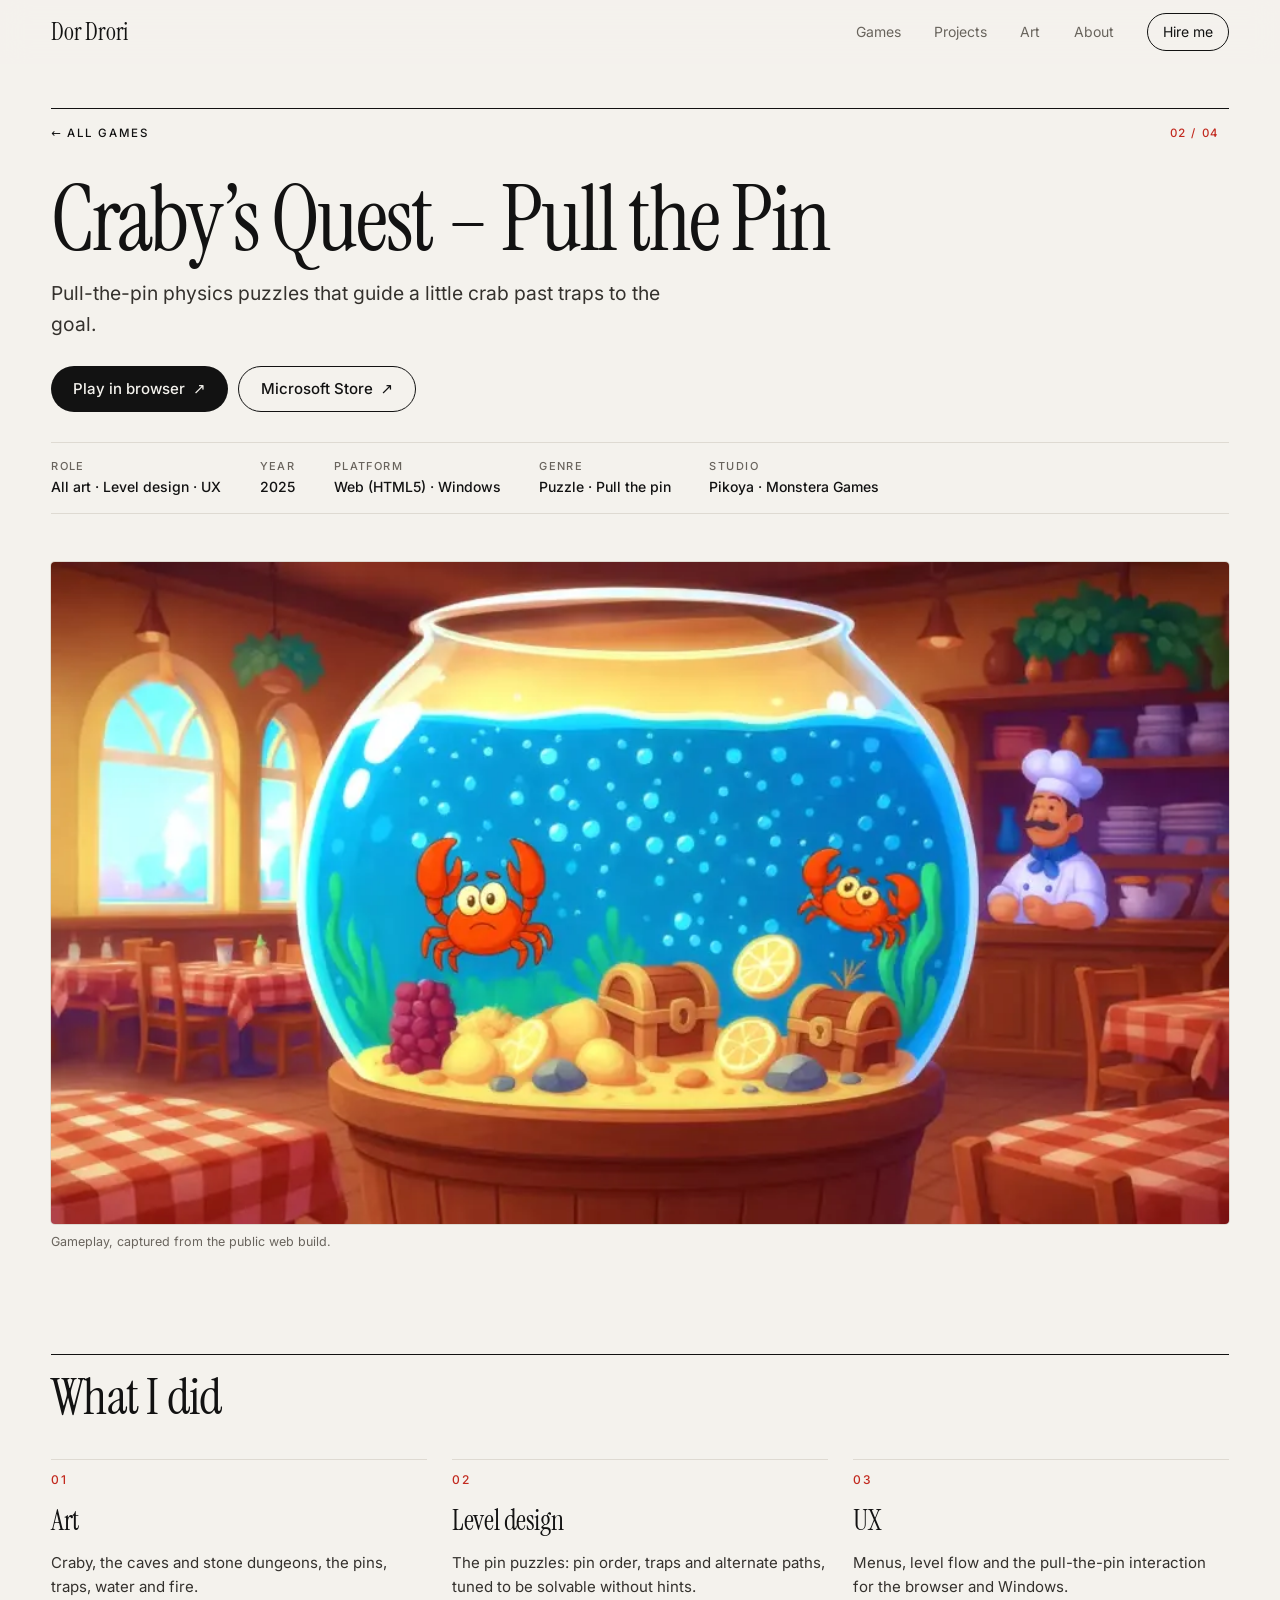
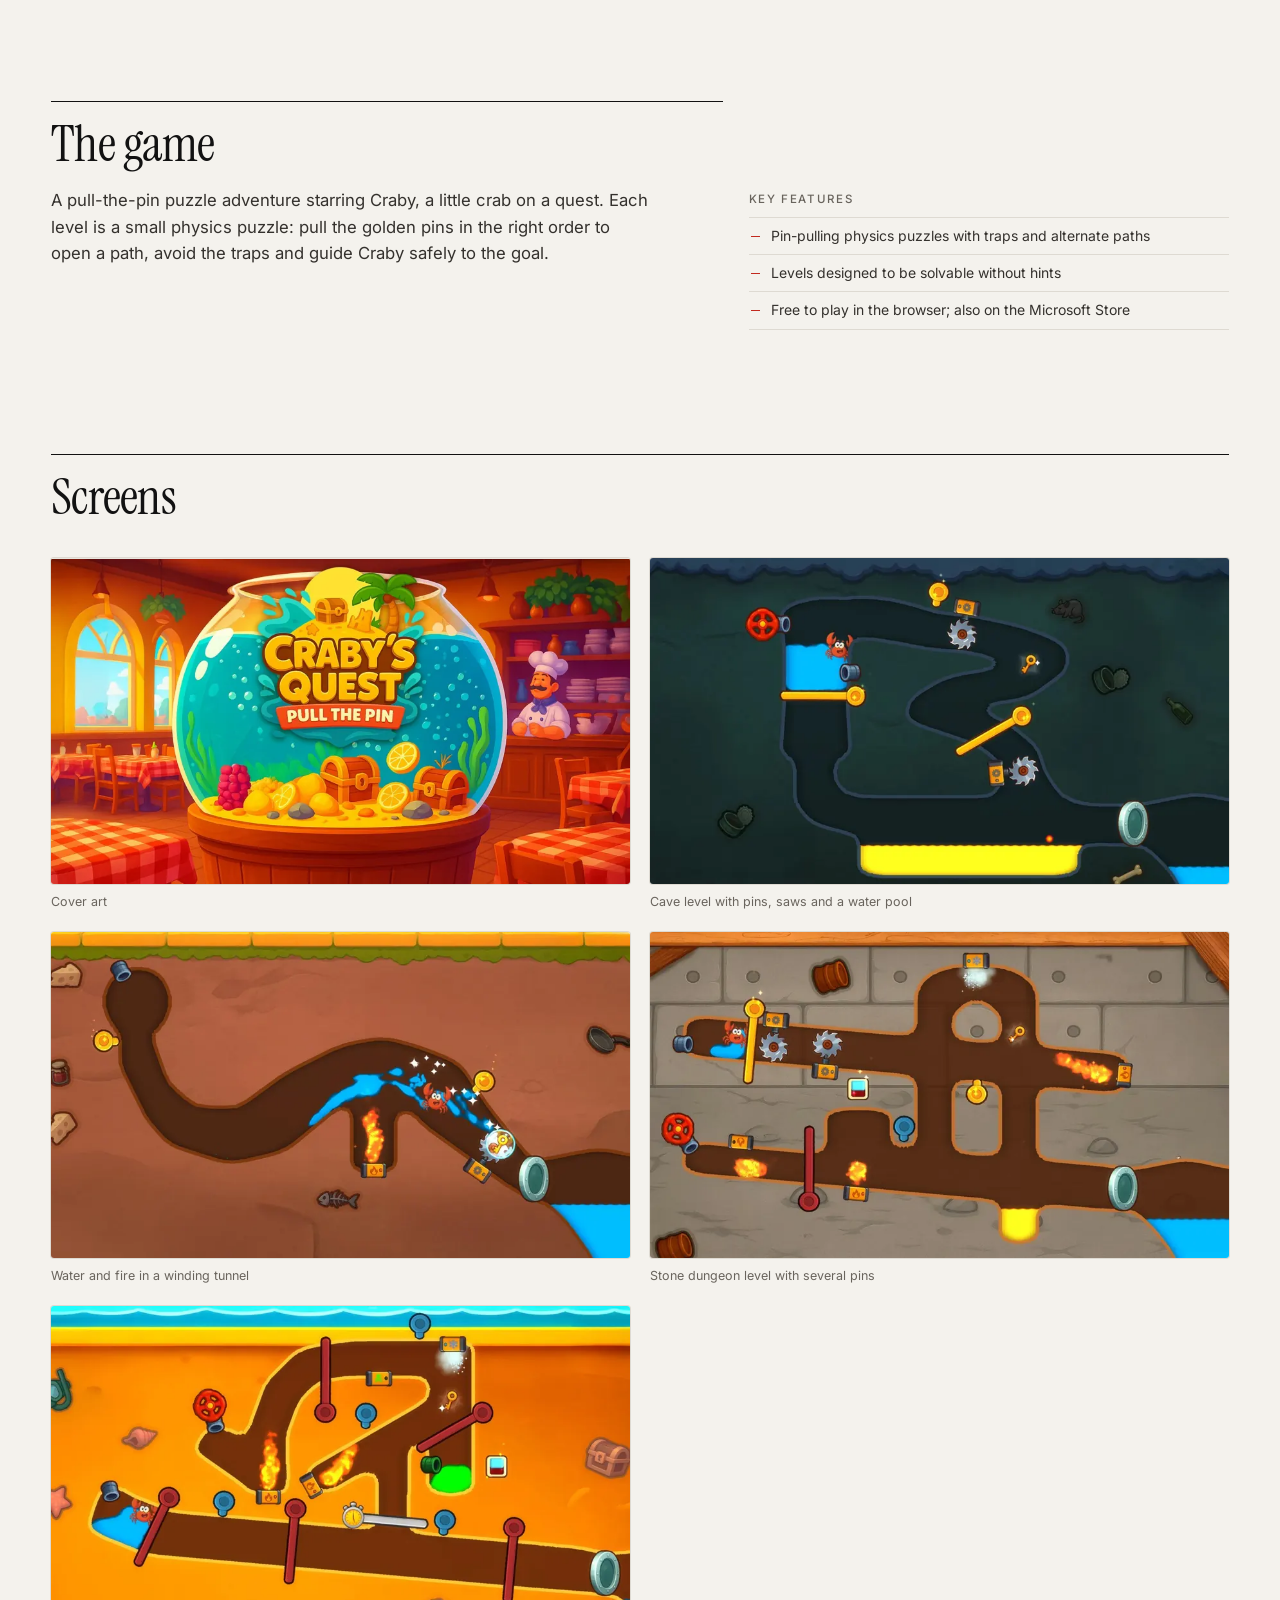
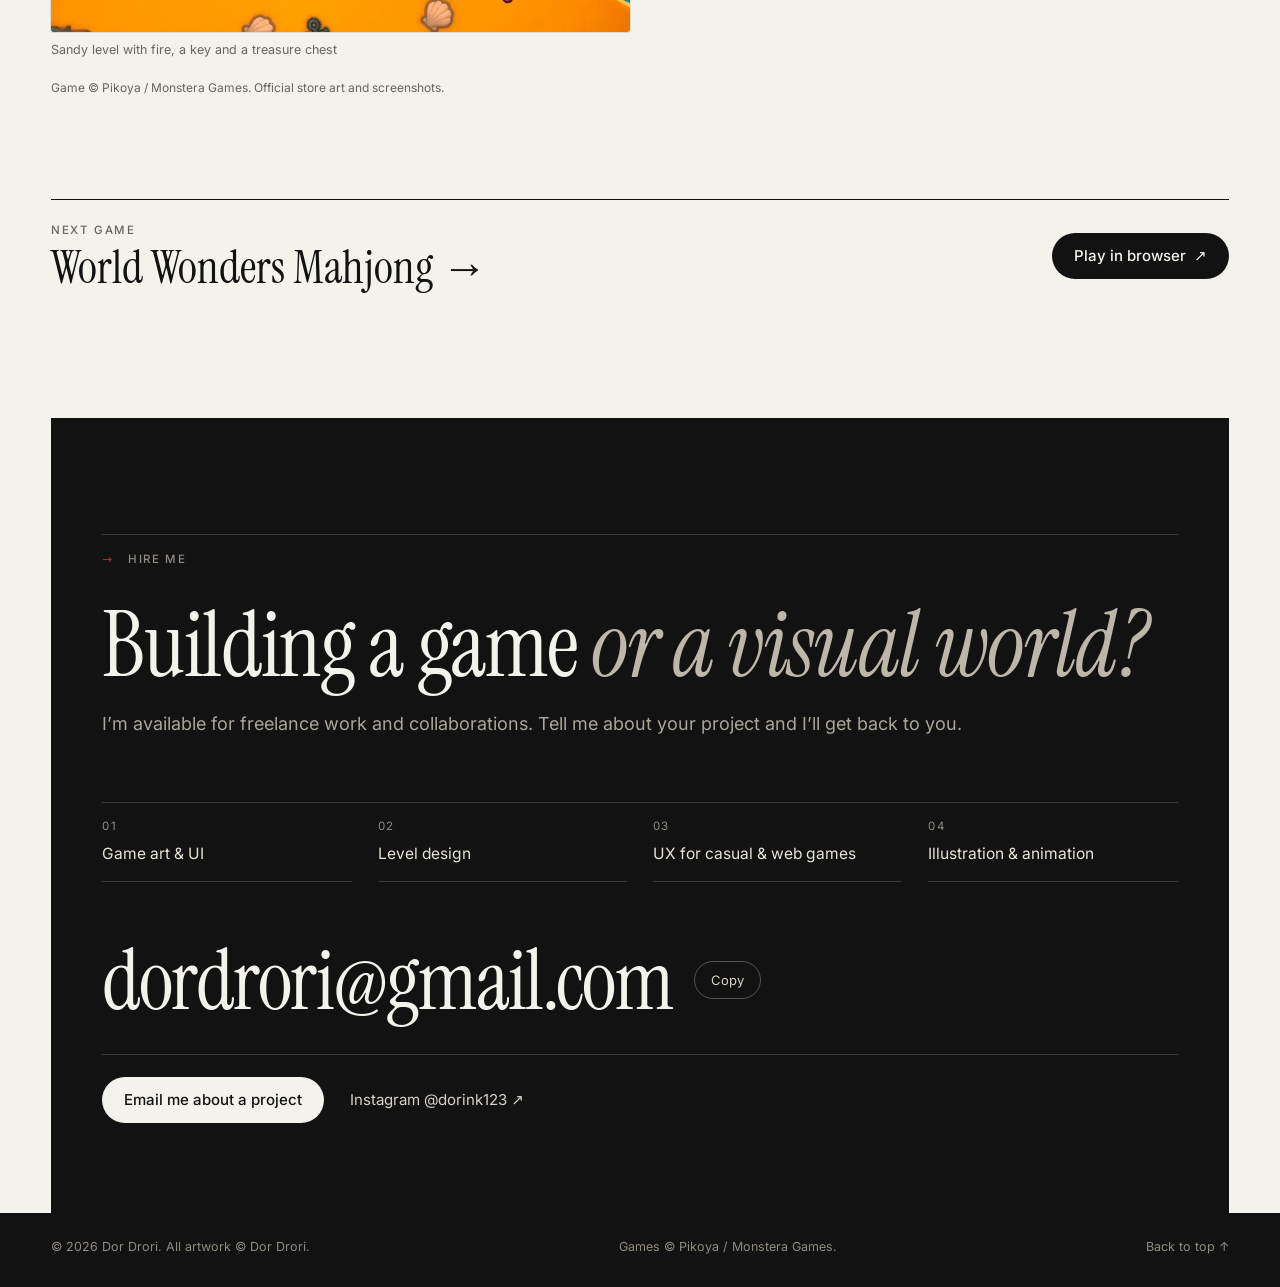
==== games/crabys-quest.html @ 9dd8462b "Portfolio site" ====
<!doctype html>
<html lang="en">
<head>
<meta charset="utf-8">
<meta name="viewport" content="width=device-width, initial-scale=1">
<title>Craby’s Quest – Pull the Pin — Dor Drori, Game Designer &amp; Artist</title>
<meta name="description" content="Craby’s Quest – Pull the Pin: Pull-the-pin physics puzzles that guide a little crab past traps to the goal. Art, level design and UX by Dor Drori.">
<meta property="og:title" content="Craby’s Quest – Pull the Pin — Dor Drori, Game Designer &amp; Artist">
<meta property="og:description" content="Craby’s Quest – Pull the Pin: Pull-the-pin physics puzzles that guide a little crab past traps to the goal. Art, level design and UX by Dor Drori.">
<meta property="og:image" content="../media/games/crabys-quest-cover.jpg">
<meta property="og:type" content="website">
<meta name="theme-color" content="#f4f2ed">
<link rel="preload" href="../fonts/serif.woff2" as="font" type="font/woff2" crossorigin>
<link rel="preload" href="../fonts/inter.woff2" as="font" type="font/woff2" crossorigin>
<link rel="icon" href="../favicon.svg" type="image/svg+xml">
<link rel="stylesheet" href="../css/style.css">
<script>document.documentElement.classList.add('js')</script>
</head>
<body><a class="skip" href="#main">Skip to content</a>
<header class="nav" id="top">
  <a class="brand" href="../index.html" aria-label="Dor Drori, home">Dor Drori</a>
  <nav aria-label="Primary">
    <a href="../index.html#games">Games</a><a href="../index.html#projects" class="hide-s">Projects</a><a href="../index.html#art">Art</a><a href="../index.html#about" class="hide-s">About</a><a href="../index.html#contact" class="nav-cta">Hire me</a>
  </nav>
</header>
<main id="main" class="cs">
  <header class="cs-hero">
    <p class="kicker"><a href="../index.html#games">← All games</a><span class="cs-count">02 / 04</span></p>
    <h1 class="cs-title">Craby’s Quest – Pull the Pin</h1>
    <p class="cs-hook">Pull-the-pin physics puzzles that guide a little crab past traps to the goal.</p>
    <div class="cs-actions"><a class="btn btn-solid" href="https://www.monsteraplay.com/play/pull_the_pin_crabys_quest" target="_blank" rel="noopener">Play in browser <span aria-hidden="true">↗</span></a><a class="btn btn-line" href="https://apps.microsoft.com/detail/9MT9TM47QZ9L" target="_blank" rel="noopener">Microsoft Store <span aria-hidden="true">↗</span></a></div>
    <dl class="case-meta cs-meta"><div><dt>Role</dt><dd>All art · Level design · UX</dd></div><div><dt>Year</dt><dd>2025</dd></div><div><dt>Platform</dt><dd>Web (HTML5) · Windows</dd></div><div><dt>Genre</dt><dd>Puzzle · Pull the pin</dd></div><div><dt>Studio</dt><dd>Pikoya · Monstera Games</dd></div></dl>
  </header>
  <figure class="cs-clip"><video class="vid " muted loop playsinline preload="none" poster="../media/games/clips/crabys-quest-poster.webp" data-src="../media/games/clips/crabys-quest.mp4" width="960" height="540" aria-label="Craby’s Quest – Pull the Pin gameplay clip"></video><figcaption>Gameplay, captured from the public web build.</figcaption></figure>
  <section class="cs-sec" aria-labelledby="role-t">
    <h2 class="cs-h" id="role-t">What I did</h2>
    <div class="cs-roles"><div class="cs-role"><p class="cs-role-n">01</p><h3>Art</h3><p>Craby, the caves and stone dungeons, the pins, traps, water and fire.</p></div><div class="cs-role"><p class="cs-role-n">02</p><h3>Level design</h3><p>The pin puzzles: pin order, traps and alternate paths, tuned to be solvable without hints.</p></div><div class="cs-role"><p class="cs-role-n">03</p><h3>UX</h3><p>Menus, level flow and the pull-the-pin interaction for the browser and Windows.</p></div></div>
  </section>
  <section class="cs-sec cs-two" aria-labelledby="game-t">
    <div><h2 class="cs-h" id="game-t">The game</h2><p class="cs-p">A pull-the-pin puzzle adventure starring Craby, a little crab on a quest. Each level is a small physics puzzle: pull the golden pins in the right order to open a path, avoid the traps and guide Craby safely to the goal.</p></div>
    <div><p class="label">Key features</p><ul class="case-hl"><li>Pin-pulling physics puzzles with traps and alternate paths</li><li>Levels designed to be solvable without hints</li><li>Free to play in the browser; also on the Microsoft Store</li></ul></div>
  </section>
  <section class="cs-sec" aria-labelledby="shots-t">
    <h2 class="cs-h" id="shots-t">Screens</h2>
    <div class="cs-shots">
      <figure class="cs-shot cs-cover fit-cover"><button data-open="0" aria-label="View cover art"><img class="" src="../media/games/crabys-quest-cover-m.webp" srcset="../media/games/crabys-quest-cover-m.webp 900w, ../media/games/crabys-quest-cover.webp 1600w" sizes="(min-width:900px) 45vw, 100vw" width="1600" height="900" alt="Craby’s Quest – Pull the Pin cover art" loading="lazy" decoding="async"></button><figcaption>Cover art</figcaption></figure>
      <figure class="cs-shot"><button data-open="1" style="--pos:50% 50%" aria-label="View screenshot: Cave level with pins, saws and a water pool"><img class="" src="../media/games/crabys-quest-shot-1-m.webp" srcset="../media/games/crabys-quest-shot-1-m.webp 900w, ../media/games/crabys-quest-shot-1.webp 1366w" sizes="(min-width:900px) 45vw, 100vw" width="1366" height="768" alt="Craby’s Quest – Pull the Pin screenshot: Cave level with pins, saws and a water pool" loading="lazy" decoding="async"></button><figcaption>Cave level with pins, saws and a water pool</figcaption></figure><figure class="cs-shot"><button data-open="2" style="--pos:50% 50%" aria-label="View screenshot: Water and fire in a winding tunnel"><img class="" src="../media/games/crabys-quest-shot-2-m.webp" srcset="../media/games/crabys-quest-shot-2-m.webp 900w, ../media/games/crabys-quest-shot-2.webp 1366w" sizes="(min-width:900px) 45vw, 100vw" width="1366" height="768" alt="Craby’s Quest – Pull the Pin screenshot: Water and fire in a winding tunnel" loading="lazy" decoding="async"></button><figcaption>Water and fire in a winding tunnel</figcaption></figure><figure class="cs-shot"><button data-open="3" style="--pos:50% 50%" aria-label="View screenshot: Stone dungeon level with several pins"><img class="" src="../media/games/crabys-quest-shot-3-m.webp" srcset="../media/games/crabys-quest-shot-3-m.webp 900w, ../media/games/crabys-quest-shot-3.webp 1366w" sizes="(min-width:900px) 45vw, 100vw" width="1366" height="768" alt="Craby’s Quest – Pull the Pin screenshot: Stone dungeon level with several pins" loading="lazy" decoding="async"></button><figcaption>Stone dungeon level with several pins</figcaption></figure><figure class="cs-shot"><button data-open="4" style="--pos:50% 50%" aria-label="View screenshot: Sandy level with fire, a key and a treasure chest"><img class="" src="../media/games/crabys-quest-shot-4-m.webp" srcset="../media/games/crabys-quest-shot-4-m.webp 900w, ../media/games/crabys-quest-shot-4.webp 1366w" sizes="(min-width:900px) 45vw, 100vw" width="1366" height="768" alt="Craby’s Quest – Pull the Pin screenshot: Sandy level with fire, a key and a treasure chest" loading="lazy" decoding="async"></button><figcaption>Sandy level with fire, a key and a treasure chest</figcaption></figure>
    </div>
    <p class="case-credit">Game © Pikoya / Monstera Games. Official store art and screenshots.</p>
  </section>
  <nav class="cs-next" aria-label="Next game">
    <a href="world-wonders.html"><span class="label">Next game</span><span class="cs-next-t">World Wonders Mahjong <span aria-hidden="true">→</span></span></a>
    <a class="btn btn-solid" href="https://www.monsteraplay.com/play/pull_the_pin_crabys_quest" target="_blank" rel="noopener">Play in browser <span aria-hidden="true">↗</span></a>
  </nav>
<section class="contact" id="contact" aria-labelledby="contact-title">
  <div class="contact-in">
    <p class="kicker"><span>→</span> Hire me</p>
    <h2 id="contact-title">Building a game <em>or a visual world?</em></h2>
    <p class="contact-sub">I’m available for freelance work and collaborations. Tell me about your project and I’ll get back to you.</p>
    <ul class="services">
      <li><span>01</span>Game art &amp; UI</li><li><span>02</span>Level design</li><li><span>03</span>UX for casual &amp; web games</li><li><span>04</span>Illustration &amp; animation</li>
    </ul>
    <div class="mail-row">
      <a class="contact-mail" href="mailto:dordrori@gmail.com?subject=Project%20for%20Dor">dordrori@gmail.com</a>
      <button class="copy" type="button" data-copy="dordrori@gmail.com" aria-describedby="copyStatus">Copy</button>
      <span class="sr" id="copyStatus" aria-live="polite"></span>
    </div>
    <p class="contact-alt"><a class="btn btn-invert" href="mailto:dordrori@gmail.com?subject=Freelance%20project">Email me about a project</a><a href="https://www.instagram.com/dorink123/" target="_blank" rel="noopener">Instagram @dorink123 <span aria-hidden="true">↗</span></a></p>
  </div>
</section>
</main>
<footer class="foot"><span>© 2026 Dor Drori. All artwork © Dor Drori.</span><span>Games © Pikoya / Monstera Games.</span><a href="#top">Back to top ↑</a></footer>
<div class="lb" id="lb" role="dialog" aria-modal="true" aria-label="Image viewer" hidden>
  <div class="lb-stage" id="lbStage"></div>
  <button class="lb-close" id="lbClose" aria-label="Close viewer">Close <span aria-hidden="true">✕</span></button>
  <button class="lb-nav lb-prev" id="lbPrev" aria-label="Previous image">←</button>
  <button class="lb-nav lb-next" id="lbNext" aria-label="Next image">→</button>
  <div class="lb-cap"><div><span class="lb-title" id="lbTitle"></span><span class="lb-meta" id="lbMeta"></span></div><span class="lb-count" id="lbCount"></span></div>
</div>
<script>window.LB=[{"g": "case", "type": "image", "src": "../media/games/crabys-quest-cover.webp", "w": 1600, "h": 900, "title": "Craby’s Quest – Pull the Pin — cover art", "medium": "Puzzle · Pull the pin"}, {"g": "case", "type": "image", "src": "../media/games/crabys-quest-shot-1.webp", "w": 1366, "h": 768, "title": "Craby’s Quest – Pull the Pin — Cave level with pins, saws and a water pool", "medium": "Puzzle · Pull the pin"}, {"g": "case", "type": "image", "src": "../media/games/crabys-quest-shot-2.webp", "w": 1366, "h": 768, "title": "Craby’s Quest – Pull the Pin — Water and fire in a winding tunnel", "medium": "Puzzle · Pull the pin"}, {"g": "case", "type": "image", "src": "../media/games/crabys-quest-shot-3.webp", "w": 1366, "h": 768, "title": "Craby’s Quest – Pull the Pin — Stone dungeon level with several pins", "medium": "Puzzle · Pull the pin"}, {"g": "case", "type": "image", "src": "../media/games/crabys-quest-shot-4.webp", "w": 1366, "h": 768, "title": "Craby’s Quest – Pull the Pin — Sandy level with fire, a key and a treasure chest", "medium": "Puzzle · Pull the pin"}];</script>
<script src="../js/main.js" defer></script>
</body>
</html>
---- css/style.css ----
/* Dor Drori — A v2 · Gallery Minimal */
@font-face{font-family:Inter;src:url(../fonts/inter.woff2) format("woff2");font-weight:100 900;font-display:swap}
@font-face{font-family:"Instrument Serif";src:url(../fonts/serif.woff2) format("woff2");font-display:swap}
@font-face{font-family:"Instrument Serif";src:url(../fonts/serif-italic.woff2) format("woff2");font-style:italic;font-display:swap}
:root{
 --bg:#f4f2ed;--mat:#fff;--ink:#121212;--body:#34312d;--mute:#69645d;--line:#dedad2;--red:#c22a1f;
 --pad:clamp(20px,4vw,56px);--max:1400px;--gap:clamp(16px,2vw,28px);
 --sans:Inter,system-ui,-apple-system,"Segoe UI",sans-serif;--serif:"Instrument Serif",Georgia,"Times New Roman",serif;
 --ease:cubic-bezier(.2,.7,.2,1);
}
*,*::before,*::after{box-sizing:border-box}
html{scroll-behavior:smooth;scroll-padding-top:76px;-webkit-text-size-adjust:100%}
body{margin:0;background:var(--bg);color:var(--ink);font:400 16px/1.6 var(--sans);-webkit-font-smoothing:antialiased;font-feature-settings:"ss01","cv11"}
img,video{display:block;max-width:100%;height:auto}
a{color:inherit}
button{font:inherit;color:inherit;background:none;border:0;padding:0;cursor:pointer}
em{font-family:var(--serif);font-style:italic;font-weight:400}
h1,h2,h3{font-family:var(--serif);font-weight:400;letter-spacing:-.015em;margin:0}
:focus-visible{outline:2px solid var(--red);outline-offset:3px;border-radius:2px}
.skip{position:absolute;left:-999px;top:8px;background:var(--ink);color:#fff;padding:8px 12px;z-index:99}.skip:focus{left:8px}
.sr{position:absolute;width:1px;height:1px;overflow:hidden;clip-path:inset(50%);white-space:nowrap}
.label,.kicker{font:500 11.5px/1.4 var(--sans);letter-spacing:.14em;text-transform:uppercase;color:var(--mute);margin:0;font-variant-numeric:tabular-nums}
.kicker span{color:var(--red);margin-right:10px}

/* buttons */
.btn{display:inline-flex;align-items:center;gap:8px;min-height:46px;padding:0 22px;border-radius:99px;font-size:15px;font-weight:500;text-decoration:none;transition:background .25s,color .25s,border-color .25s}
.btn-solid{background:var(--ink);color:var(--bg)}.btn-solid:hover{background:var(--red)}
.btn-line{border:1px solid var(--ink)}.btn-line:hover{background:var(--ink);color:var(--bg)}
.btn-quiet{padding:0 6px;color:var(--mute);text-decoration:underline;text-decoration-color:var(--line);text-underline-offset:5px}
.btn-quiet:hover{color:var(--ink);text-decoration-color:var(--red)}

/* nav */
.nav{position:fixed;inset:0 0 auto;z-index:20;display:flex;justify-content:space-between;align-items:center;height:64px;padding:0 max(var(--pad),calc((100% - var(--max))/2 + var(--pad)));
 background:color-mix(in srgb,var(--bg) 86%,transparent);backdrop-filter:blur(14px);-webkit-backdrop-filter:blur(14px);transition:box-shadow .3s}
.nav.scrolled{box-shadow:0 1px 0 var(--line)}
.brand{font-family:var(--serif);font-size:24px;letter-spacing:-.01em;text-decoration:none;line-height:1}
.nav nav{display:flex;gap:clamp(16px,2.6vw,36px);align-items:center;font-size:14px}
.nav nav a{text-decoration:none;color:var(--mute);transition:color .2s;padding:6px 0}
.nav nav a:hover,.nav nav a.is-current{color:var(--ink)}
.nav .nav-cta{color:var(--ink);border:1px solid var(--ink);border-radius:99px;padding:7px 15px}
.nav .nav-cta:hover{background:var(--ink);color:var(--bg)}

/* hero */
.hero{max-width:var(--max);margin:0 auto;padding:clamp(96px,13vh,132px) var(--pad) 0;min-height:min(100svh,1000px);
 display:grid;grid-template-columns:repeat(12,1fr);grid-template-rows:1fr auto;column-gap:var(--gap);align-items:center}
.hero-text{grid-column:1/8}
.eyebrow{display:flex;align-items:center;gap:10px;font-size:13.5px;color:var(--mute);margin:0 0 clamp(20px,3vh,32px)}
.dot{width:7px;height:7px;border-radius:50%;background:#2f8f55;flex:none}
h1{font-size:clamp(58px,9vw,136px);line-height:.92;letter-spacing:-.025em}
h1 em{display:inline-block;padding-right:.06em}
.lede{font-size:clamp(17px,1.45vw,20px);line-height:1.55;color:var(--body);max-width:30em;margin:clamp(22px,3.4vh,34px) 0 clamp(26px,4vh,38px)}
.lede strong{color:var(--ink);font-weight:600}
.hero-cta{display:flex;gap:10px;flex-wrap:wrap}
.hero-art{grid-column:8/13;margin:0;justify-self:end;width:100%;max-width:min(520px,60vh)}
.hero-btn{display:block;width:100%;cursor:zoom-in;background:var(--mat);padding:clamp(10px,1.4vw,18px);box-shadow:0 1px 0 var(--line),0 30px 60px -40px rgba(18,18,18,.35)}
.hero-btn img{width:100%;aspect-ratio:1;object-fit:cover;transition:transform .9s var(--ease)}
.hero-btn:hover img{transform:scale(1.015)}
.hero-art figcaption{display:flex;justify-content:space-between;gap:12px;font-size:12.5px;color:var(--mute);margin-top:12px}
.hero-art figcaption span:first-child{color:var(--ink);font-weight:500}

/* hero work strip */
.strip{grid-column:1/-1;margin-top:clamp(28px,4.5vh,56px);border-top:1px solid var(--ink);padding:14px 0 clamp(20px,3vh,32px);display:grid;grid-template-columns:auto 1fr;gap:12px 32px;align-items:center}
.strip ol{list-style:none;margin:0;padding:0;display:grid;grid-template-columns:repeat(4,1fr);gap:var(--gap)}
.strip a{display:flex;align-items:center;gap:14px;text-decoration:none;padding:6px 0;border-radius:6px}
.strip img{width:56px;height:56px;border-radius:12px;object-fit:cover;background:#fff;box-shadow:0 0 0 1px var(--line);transition:transform .4s var(--ease)}
.strip a:hover img{transform:translateY(-2px)}
.s-txt{display:flex;flex-direction:column;line-height:1.3;min-width:0}
.s-title{font-weight:500;font-size:14.5px;white-space:nowrap;overflow:hidden;text-overflow:ellipsis}
.strip a:hover .s-title{text-decoration:underline;text-decoration-color:var(--red);text-underline-offset:4px}
.s-meta{font-size:12.5px;color:var(--mute)}

/* sections */
.section{max-width:var(--max);margin:0 auto;padding:clamp(80px,10vw,150px) var(--pad) 0}
.section-head{display:grid;grid-template-columns:1fr auto;align-items:end;gap:18px 40px;margin-bottom:clamp(36px,4.5vw,64px);border-top:1px solid var(--ink);padding-top:16px}
.section-head .kicker{grid-column:1/-1;margin-bottom:clamp(14px,2vw,26px)}
h2{font-size:clamp(46px,6.4vw,96px);line-height:.95}
.section-intro{color:var(--mute);max-width:26em;margin:0;justify-self:end;font-size:15px}

/* game cases */
.cases{display:grid;gap:clamp(72px,9vw,140px)}
.case{display:grid;grid-template-columns:repeat(12,1fr);column-gap:var(--gap);align-items:start}
.case-media{grid-column:1/8}
.case-aside{grid-column:8/13;position:sticky;top:96px;padding-left:clamp(0px,1.5vw,24px)}
.case-cover{display:block;width:100%;aspect-ratio:16/10;overflow:hidden;border-radius:3px;background:var(--mat);cursor:zoom-in;box-shadow:0 0 0 1px var(--line)}
.case-cover picture{display:block;width:100%;height:100%}
.case-cover img{width:100%;height:100%;object-fit:cover;transition:transform .9s var(--ease)}
.case-cover.fit-contain img,.case-cover.is-square img{object-fit:contain;padding:5%}
.case-cover.is-square.fit-cover{background:#e9e6df}
.case-cover.is-square.fit-cover img{padding:6% 0;object-fit:contain}
.case-cover:hover img{transform:scale(1.02)}
.case-shots{display:grid;grid-template-columns:repeat(3,1fr);gap:12px;margin-top:12px}
.case-shots.n2{grid-template-columns:repeat(2,1fr)}
.case-shot{margin:0}
.case-shot button{display:block;width:100%;overflow:hidden;border-radius:3px;cursor:zoom-in;background:#fff;box-shadow:0 0 0 1px var(--line)}
.case-shot img{width:100%;aspect-ratio:16/10;object-fit:cover;object-position:var(--pos,50% 50%);transition:transform .7s var(--ease)}
.case-shot button:hover img{transform:scale(1.04)}
.case-shot figcaption{font-size:12.5px;line-height:1.4;color:var(--mute);margin-top:8px}
.case-index{font:500 12px/1 var(--sans);letter-spacing:.14em;color:var(--mute);margin:0 0 16px;font-variant-numeric:tabular-nums}
.case-index span{color:var(--red)}
.case-title{font-size:clamp(34px,3.6vw,54px);line-height:1;margin:0 0 14px}
.case-hook{font-size:clamp(16.5px,1.3vw,18.5px);line-height:1.5;color:var(--body);margin:0 0 22px;max-width:30em}
.case-meta{display:grid;grid-template-columns:1fr 1fr;gap:14px 28px;margin:0 0 24px;padding:16px 0;border-block:1px solid var(--line)}
.case-meta dt{font:500 11px/1.3 var(--sans);letter-spacing:.13em;text-transform:uppercase;color:var(--mute)}
.case-meta dd{margin:4px 0 0;font-size:14px;font-weight:500;line-height:1.4}
.case-actions{display:flex;flex-wrap:wrap;align-items:center;gap:8px 14px}
.case-more{margin-top:30px}
.case-summary{margin:0 0 22px;color:var(--body);font-size:15px;max-width:34em}
.case-more .label+.case-summary{margin-top:10px}
.case-hl{margin:10px 0 22px;padding:0;list-style:none;font-size:14px;color:var(--body)}
.case-hl li{padding:7px 0 7px 22px;position:relative;border-bottom:1px solid var(--line)}
.case-hl li:first-child{border-top:1px solid var(--line)}
.case-hl li::before{content:"";position:absolute;left:2px;top:18px;width:9px;height:1px;background:var(--red);transform:translateZ(0)}
.case-credit{font-size:12px;color:var(--mute);margin:0}

/* filters + grid */
.filters{display:flex;gap:6px;flex-wrap:wrap;justify-self:end}
.filter{font-size:14px;min-height:38px;padding:0 15px;border-radius:99px;border:1px solid var(--line);background:transparent;transition:background .2s,border-color .2s,color .2s;white-space:nowrap}
.filter sup{font-size:10px;color:var(--mute);margin-left:4px;font-variant-numeric:tabular-nums}
.filter:hover{border-color:var(--ink)}
.filter.is-active{background:var(--ink);border-color:var(--ink);color:var(--bg)}.filter.is-active sup{color:#a9a39a}
.grid{columns:3 300px;column-gap:var(--gap)}
.tile{break-inside:avoid;margin:0 0 clamp(22px,2.6vw,38px)}
.tile.is-hidden{display:none}
.tile-btn{position:relative;display:block;width:100%;overflow:hidden;cursor:zoom-in;background:#e9e6df;border-radius:2px}
.tile-media{width:100%;transition:transform .9s var(--ease)}
.tile-btn:hover .tile-media{transform:scale(1.02)}
.tile-badge{position:absolute;right:10px;bottom:10px;font:600 10.5px/1 var(--sans);letter-spacing:.06em;background:rgba(18,18,18,.74);color:#fff;border-radius:99px;padding:5px 9px}
.tile-loop{right:auto;left:10px;text-transform:uppercase;letter-spacing:.12em}
.tile figcaption{display:flex;justify-content:space-between;align-items:baseline;gap:12px;font-size:13px;padding-top:10px}
.t-title{font-weight:500}.t-meta{color:var(--mute);text-align:right}

/* about */
.about .section-head{grid-template-columns:1fr;margin-bottom:clamp(28px,3vw,44px)}
.about-grid{display:grid;grid-template-columns:repeat(12,1fr);column-gap:var(--gap);row-gap:36px}
.about-lead{grid-column:1/7;position:sticky;top:120px;align-self:start;font-size:clamp(38px,4.4vw,66px);line-height:1.02;letter-spacing:-.02em}
.about-lead em{color:var(--mute)}
.about-body{grid-column:8/13}
.bio{margin:0;font-size:clamp(17px,1.35vw,19px);line-height:1.62;color:var(--body);max-width:34em}
.bio::first-line{color:var(--ink)}
.skills{margin:36px 0 0;border-top:1px solid var(--ink)}
.skills div{display:grid;grid-template-columns:130px 1fr;gap:16px;padding:13px 0;border-bottom:1px solid var(--line);font-size:14px}
.skills dt{font-weight:600}.skills dd{margin:0;color:var(--mute)}

/* contact */
.contact{margin:clamp(80px,10vw,140px) 0 0;background:var(--ink);color:var(--bg)}
.contact-in{max-width:var(--max);margin:0 auto;padding:clamp(64px,9vw,130px) var(--pad) clamp(56px,7vw,100px)}
.contact .kicker{color:#8f8a82;border-top:1px solid #3a3835;padding-top:16px;margin-bottom:clamp(20px,3vw,36px)}
.contact h2{font-size:clamp(46px,7vw,112px);line-height:.95;max-width:12em}
.contact h2 em{color:#bdb6ab}
.contact-sub{color:#aaa49b;font-size:clamp(16px,1.4vw,19px);margin:22px 0 clamp(36px,5vw,64px)}
.mail-row{display:flex;flex-wrap:wrap;align-items:center;gap:14px 22px;border-bottom:1px solid #3a3835;padding-bottom:clamp(20px,2.5vw,32px)}
.contact-mail{font-family:var(--serif);font-size:clamp(40px,6.6vw,104px);line-height:1;letter-spacing:-.02em;text-decoration:none;background:linear-gradient(var(--red),var(--red)) 0 100%/0 2px no-repeat;transition:background-size .5s var(--ease),color .3s;overflow-wrap:anywhere}
.contact-mail:hover{background-size:100% 2px;color:#fff}
.copy{font-size:13px;border:1px solid #57534e;border-radius:99px;min-height:38px;padding:0 16px;color:#d8d2c8;transition:background .2s,color .2s}
.copy:hover{background:var(--bg);color:var(--ink)}
.copy.done{border-color:#2f8f55;color:#9fd8b2}
.contact-alt{margin:22px 0 0;font-size:15px}
.contact-alt a{color:#d8d2c8;text-decoration:none}.contact-alt a:hover{color:#fff;text-decoration:underline;text-underline-offset:4px}
.contact :focus-visible{outline-color:#f0b9b3}
.foot{display:flex;flex-wrap:wrap;justify-content:space-between;gap:8px 24px;padding:24px max(var(--pad),calc((100% - var(--max))/2 + var(--pad))) 30px;font-size:12.5px;color:#8f8a82;background:var(--ink)}
.foot a{text-decoration:none}.foot a:hover{color:var(--bg)}

/* lightbox */
.lb{position:fixed;inset:0;z-index:50;background:#111;color:#eee;display:grid;grid-template-rows:1fr auto;opacity:0;transition:opacity .25s}
.lb.open{opacity:1}
.lb[hidden]{display:none}
.lb-stage{display:flex;align-items:center;justify-content:center;padding:64px clamp(12px,7vw,110px) 8px;min-height:0;touch-action:pan-y}
.lb-stage picture{display:contents}
.lb-stage img,.lb-stage video{max-width:100%;max-height:calc(100vh - 136px);max-height:calc(100dvh - 136px);width:auto;height:auto;object-fit:contain;animation:lbin .3s both}
@keyframes lbin{from{opacity:0}}
.lb-cap{display:flex;justify-content:space-between;align-items:baseline;gap:20px;padding:16px clamp(16px,4vw,40px) 22px;font-size:14px}
.lb-title{font-weight:500;margin-right:12px}.lb-meta,.lb-count{color:#8f8a82}.lb-count{font-variant-numeric:tabular-nums;letter-spacing:.06em}
.lb-close{position:absolute;top:14px;right:clamp(14px,3vw,30px);font-size:14px;color:#ccc;padding:10px 12px}
.lb-close:hover,.lb-nav:hover{color:#fff}
.lb-nav{position:absolute;top:50%;transform:translateY(-50%);font-size:24px;color:#999;width:56px;height:56px;border-radius:50%;transition:background .2s,color .2s}
.lb-nav:hover{background:rgba(255,255,255,.08)}
.lb-prev{left:clamp(4px,2vw,30px)}.lb-next{right:clamp(4px,2vw,30px)}
.lb :focus-visible{outline-color:#f0b9b3}
body.lb-lock{overflow:hidden}

/* motion: only when the user has not asked for less */
@media (prefers-reduced-motion:no-preference){
 .js [data-reveal]{opacity:0;transform:translateY(14px);transition:opacity .8s var(--ease),transform .8s var(--ease);transition-delay:var(--d,0ms)}
 .js [data-reveal].in{opacity:1;transform:none}
 .js .hero-text>*,.js .hero-art,.js .strip{animation:rise .9s var(--ease) both}
 .js .hero-text>:nth-child(2){animation-delay:.06s}.js .hero-text>:nth-child(3){animation-delay:.12s}.js .hero-text>:nth-child(4){animation-delay:.18s}
 .js .hero-art{animation-delay:.1s}.js .strip{animation-delay:.28s}
 @keyframes rise{from{opacity:0;transform:translateY(12px)}}
}
@media (prefers-reduced-motion:reduce){html{scroll-behavior:auto}*,*::before,*::after{animation:none!important;transition:none!important}}

/* responsive */
@media (max-width:1100px){
 .strip{grid-template-columns:1fr}
 .strip ol{grid-template-columns:repeat(2,1fr)}
}
@media (max-width:960px){
 .hero{grid-template-columns:1fr;grid-template-rows:auto;min-height:0;row-gap:40px}
 .hero-text,.hero-art,.strip{grid-column:1}
 .hero-art{justify-self:start;max-width:520px}
 .strip{margin-top:0}
 .case{grid-template-columns:1fr}
 .case-media,.case-aside{grid-column:1}
 .case-aside{display:contents}
 .case-head{order:-1;margin-bottom:24px}
 .case-more{margin-top:24px}
 .section-head{grid-template-columns:1fr}
 .section-intro,.filters{justify-self:start}
 .about-lead,.about-body{grid-column:1/-1}
 .about-lead{position:static}
}
@media (max-width:560px){
 .nav{height:58px;padding:0 18px}.nav nav{gap:16px;font-size:13.5px}.nav .nav-cta{padding:6px 12px}
 .nav nav a[href="#about"]{display:none}
 .brand{font-size:22px}
 .hero{padding-top:88px;row-gap:32px}
 h1{font-size:clamp(52px,15vw,72px)}
 .eyebrow{font-size:12.5px}
 .hero-cta .btn{flex:1 1 0;justify-content:center;padding:0 14px}
 .strip ol{grid-template-columns:1fr 1fr;gap:10px 14px}
 .strip img{width:44px;height:44px;border-radius:10px}
 .strip a{gap:10px}.s-title{font-size:13.5px}
 .grid{columns:2;column-gap:12px}
 .tile{margin-bottom:18px}
 .tile figcaption{flex-direction:column;gap:0;font-size:12px;padding-top:7px}.t-meta{text-align:left}
 .case-shots,.case-shots.n2{gap:8px}
 .case-shots.n3{grid-template-columns:1fr 1fr}.case-shots.n3 .case-shot:first-child{grid-column:1/-1}
 .case-actions .btn-solid{flex:1 1 100%;justify-content:center}
 .skills div{grid-template-columns:1fr;gap:2px}
 .lb-nav{display:none}
 .lb-stage{padding:56px 8px 4px}
 .filters{gap:6px;flex-wrap:nowrap;overflow-x:auto;scrollbar-width:none;margin-inline:-18px;padding:2px 18px;width:calc(100% + 36px)}.filters::-webkit-scrollbar{display:none}.filter{padding:0 12px;font-size:13px;min-height:36px}
 .contact-mail{font-size:clamp(34px,10.4vw,48px)}
}

/* ===== v4: role-first hero, game cards, case pages, projects, hire ===== */
.hero-role{font-size:clamp(15px,1.3vw,18px);margin:0 0 clamp(14px,2vh,22px);color:var(--body)}
.hero-role strong{color:var(--ink);font-weight:600}
.h1-tag{display:block;font-family:var(--sans);font-size:clamp(17px,1.5vw,21px);letter-spacing:0;line-height:1.4;font-weight:600;color:var(--ink);margin-top:clamp(16px,2.4vh,24px)}
.proof{list-style:none;margin:clamp(22px,3.4vh,32px) 0 clamp(24px,3.6vh,34px);padding:0;display:flex;flex-wrap:wrap;gap:8px}
.proof li{font-size:14px;color:var(--body);border:1px solid var(--line);border-radius:99px;padding:8px 14px;background:rgba(255,255,255,.45)}
.proof strong{color:var(--ink);font-weight:600}
.vid{display:block;width:100%;height:auto;background:#ddd8cf}
/* game cards */
.gcards{display:grid;grid-template-columns:1fr 1fr;gap:clamp(40px,4vw,64px) var(--gap)}
.gcard{display:flex;flex-direction:column}
.gcard-media{position:relative;display:block;overflow:hidden;border-radius:4px;box-shadow:0 0 0 1px var(--line);aspect-ratio:16/9;background:#ddd8cf}
.gcard-media video{width:100%;height:100%;object-fit:cover;transition:transform .9s var(--ease)}
.gcard-media:hover video{transform:scale(1.02)}
.gcard-badge{position:absolute;left:12px;top:12px;font-size:12px;font-weight:500;background:rgba(244,242,237,.92);color:var(--ink);border-radius:99px;padding:5px 11px}
.gcard-body{padding-top:20px}
.gcard-idx{font:500 12px/1 var(--sans);letter-spacing:.14em;text-transform:uppercase;color:var(--mute);margin:0 0 12px}
.gcard-idx span{color:var(--red)}
.gcard-title{font-size:clamp(30px,3vw,44px);line-height:1;margin:0 0 10px}
.gcard-title a{text-decoration:none}.gcard-title a:hover{text-decoration:underline;text-decoration-color:var(--red);text-decoration-thickness:2px;text-underline-offset:6px}
.gcard-hook{color:var(--body);margin:0 0 14px;max-width:34em;font-size:15.5px}
.roles{list-style:none;margin:0 0 20px;padding:0;display:flex;flex-wrap:wrap;gap:6px}
.roles li{font-size:12.5px;font-weight:500;border:1px solid var(--ink);border-radius:99px;padding:4px 11px}
.gcard-actions,.cs-actions{display:flex;flex-wrap:wrap;gap:10px}
/* projects */
.proj{display:grid;grid-template-columns:repeat(12,1fr);column-gap:var(--gap);align-items:center;margin-bottom:clamp(64px,8vw,120px)}
.proj:last-child{margin-bottom:0}
.proj-book .proj-text{grid-column:1/5}.proj-book .proj-media{grid-column:5/13}
.proj-rem .proj-media{grid-column:1/8}.proj-rem .proj-text{grid-column:8/13;padding-left:clamp(0px,1.5vw,24px)}
.proj-title{font-size:clamp(36px,4vw,60px);line-height:1;margin:12px 0 16px}
.proj-title span[lang]{display:block;font-family:var(--serif);margin-bottom:4px}
.proj-desc{color:var(--body);max-width:30em;margin:0 0 20px}
.proj-meta{margin:0;border-top:1px solid var(--ink)}
.proj-meta div{display:grid;grid-template-columns:110px 1fr;gap:12px;padding:11px 0;border-bottom:1px solid var(--line);font-size:14px}
.proj-meta dt{font-weight:600}.proj-meta dd{margin:0;color:var(--mute)}
.proj-img{display:block;width:100%;cursor:zoom-in;overflow:hidden;border-radius:3px;background:var(--mat);box-shadow:0 0 0 1px var(--line);position:relative}
.proj-img img,.proj-img video{width:100%;height:100%;object-fit:cover;transition:transform .9s var(--ease)}
.proj-img:hover img{transform:scale(1.02)}
.book-media{display:grid;grid-template-columns:1.25fr 1fr;grid-template-rows:auto auto;gap:12px}
.b-cover{grid-row:1/3;aspect-ratio:2000/1751}.b-cover img{object-fit:contain}
.b-mock{aspect-ratio:1688/1648}.b-ded{aspect-ratio:1600/805}
.book-media .b-cover{align-self:stretch;aspect-ratio:auto}
.rem-media{display:grid;grid-template-columns:1fr 1.25fr;gap:12px;align-items:end}
.rem-main{aspect-ratio:540/730}.rem-promo{aspect-ratio:720/406}
/* case pages */
.cs{max-width:var(--max);margin:0 auto;padding:clamp(96px,12vh,128px) var(--pad) 0}
.cs-hero{border-top:1px solid var(--ink);padding-top:16px}
.cs-hero .kicker{display:flex;justify-content:space-between;margin-bottom:clamp(20px,3vw,36px)}
.cs-hero .kicker a{text-decoration:none;color:var(--ink)}.cs-hero .kicker a:hover{color:var(--red)}
.cs-title{font-size:clamp(48px,7vw,108px);line-height:.95;margin:0 0 16px;max-width:14em}
.cs-hook{font-size:clamp(17px,1.5vw,21px);color:var(--body);max-width:34em;margin:0 0 26px}
.cs-meta{grid-template-columns:repeat(5,auto);justify-content:start;gap:14px clamp(24px,3vw,48px);margin:30px 0 0}
.cs-clip{margin:clamp(28px,4vw,48px) 0 0}
.cs-clip video{border-radius:4px;box-shadow:0 0 0 1px var(--line);aspect-ratio:16/9;object-fit:cover}
.cs-clip figcaption,.cs-shot figcaption{font-size:12.5px;color:var(--mute);margin-top:8px}
.cs-sec{margin-top:clamp(64px,8vw,110px)}
.cs-h{font-size:clamp(34px,4vw,56px);line-height:1;margin:0 0 clamp(22px,3vw,36px);border-top:1px solid var(--ink);padding-top:16px}
.cs-roles{display:grid;grid-template-columns:repeat(3,1fr);gap:var(--gap)}
.cs-role{border-top:1px solid var(--line);padding-top:14px}
.cs-role-n{font:500 12px/1 var(--sans);letter-spacing:.14em;color:var(--red);margin:0 0 12px}
.cs-role h3{font-size:clamp(24px,2.2vw,32px);margin:0 0 8px}
.cs-role p:last-child{color:var(--body);margin:0;font-size:15px}
.cs-two{display:grid;grid-template-columns:7fr 5fr;gap:var(--gap);align-items:start}
.cs-two .cs-h{margin-bottom:18px}
.cs-two>div:last-child{padding-top:clamp(70px,7vw,92px)}
.cs-p{font-size:clamp(16px,1.3vw,18px);color:var(--body);max-width:36em;margin:0}
.cs-shots{display:grid;grid-template-columns:1fr 1fr;gap:clamp(12px,1.6vw,22px);margin-bottom:18px}
.cs-shot{margin:0}
.cs-shot button{display:block;width:100%;overflow:hidden;border-radius:3px;cursor:zoom-in;background:#fff;box-shadow:0 0 0 1px var(--line)}
.cs-shot img{width:100%;aspect-ratio:16/9;object-fit:cover;object-position:var(--pos,50% 50%);transition:transform .7s var(--ease)}
.cs-shot button:hover img{transform:scale(1.03)}
.cs-cover.fit-contain button{background:#fff}.cs-cover img{object-fit:contain;background:#e9e6df}
.cs-cover.fit-contain img{background:#fff}
.cs-next{display:flex;justify-content:space-between;align-items:center;gap:20px;flex-wrap:wrap;margin-top:clamp(64px,8vw,110px);border-top:1px solid var(--ink);padding-top:22px}
.cs-next a:first-child{text-decoration:none;display:flex;flex-direction:column;gap:6px}
.cs-next-t{font-family:var(--serif);font-size:clamp(30px,3.6vw,52px);line-height:1}
.cs-next a:first-child:hover .cs-next-t{color:var(--red)}
/* hire */
.services{list-style:none;margin:0 0 clamp(36px,5vw,56px);padding:0;display:grid;grid-template-columns:repeat(4,1fr);gap:0 var(--gap);border-top:1px solid #3a3835}
.services li{padding:14px 0;font-size:15.5px;color:#e9e4da;border-bottom:1px solid #3a3835}
.services span{display:block;font-size:11.5px;letter-spacing:.14em;color:#8f8a82;margin-bottom:6px}
.contact-alt{display:flex;flex-wrap:wrap;align-items:center;gap:14px 26px}
.contact-alt .btn-invert{background:var(--bg);color:var(--ink)}.contact-alt .btn-invert:hover{background:var(--red);color:#fff;text-decoration:none}
@media (max-width:1100px){.cs-meta{grid-template-columns:repeat(3,auto)}.services{grid-template-columns:1fr 1fr}}
@media (max-width:960px){
 .gcards{grid-template-columns:1fr}
 .proj{grid-template-columns:1fr;row-gap:28px}
 .proj .proj-text,.proj .proj-media{grid-column:1;padding-left:0}
 .proj-rem .proj-text{order:-1}
 .cs-roles,.cs-two{grid-template-columns:1fr}.cs-two>div:last-child{padding-top:0}
}
@media (max-width:560px){
 .nav nav a.hide-s{display:none}
 .proof li{font-size:13px;padding:7px 12px}
 .gcard-actions .btn,.cs-actions .btn{flex:1 1 auto;justify-content:center}
 .cs-meta{grid-template-columns:1fr 1fr}
 .cs-shots{grid-template-columns:1fr}
 .book-media{grid-template-columns:1fr 1fr}.b-cover{grid-column:1/-1;grid-row:auto}
 .services{grid-template-columns:1fr 1fr}
 .cs-next .btn{width:100%;justify-content:center}
}
.strip li{min-width:0}.strip ol{grid-template-columns:repeat(4,minmax(0,1fr))}
@media (max-width:1100px){.strip ol{grid-template-columns:repeat(2,minmax(0,1fr))}}
@media (max-width:960px){.hero{grid-template-columns:minmax(0,1fr)}}
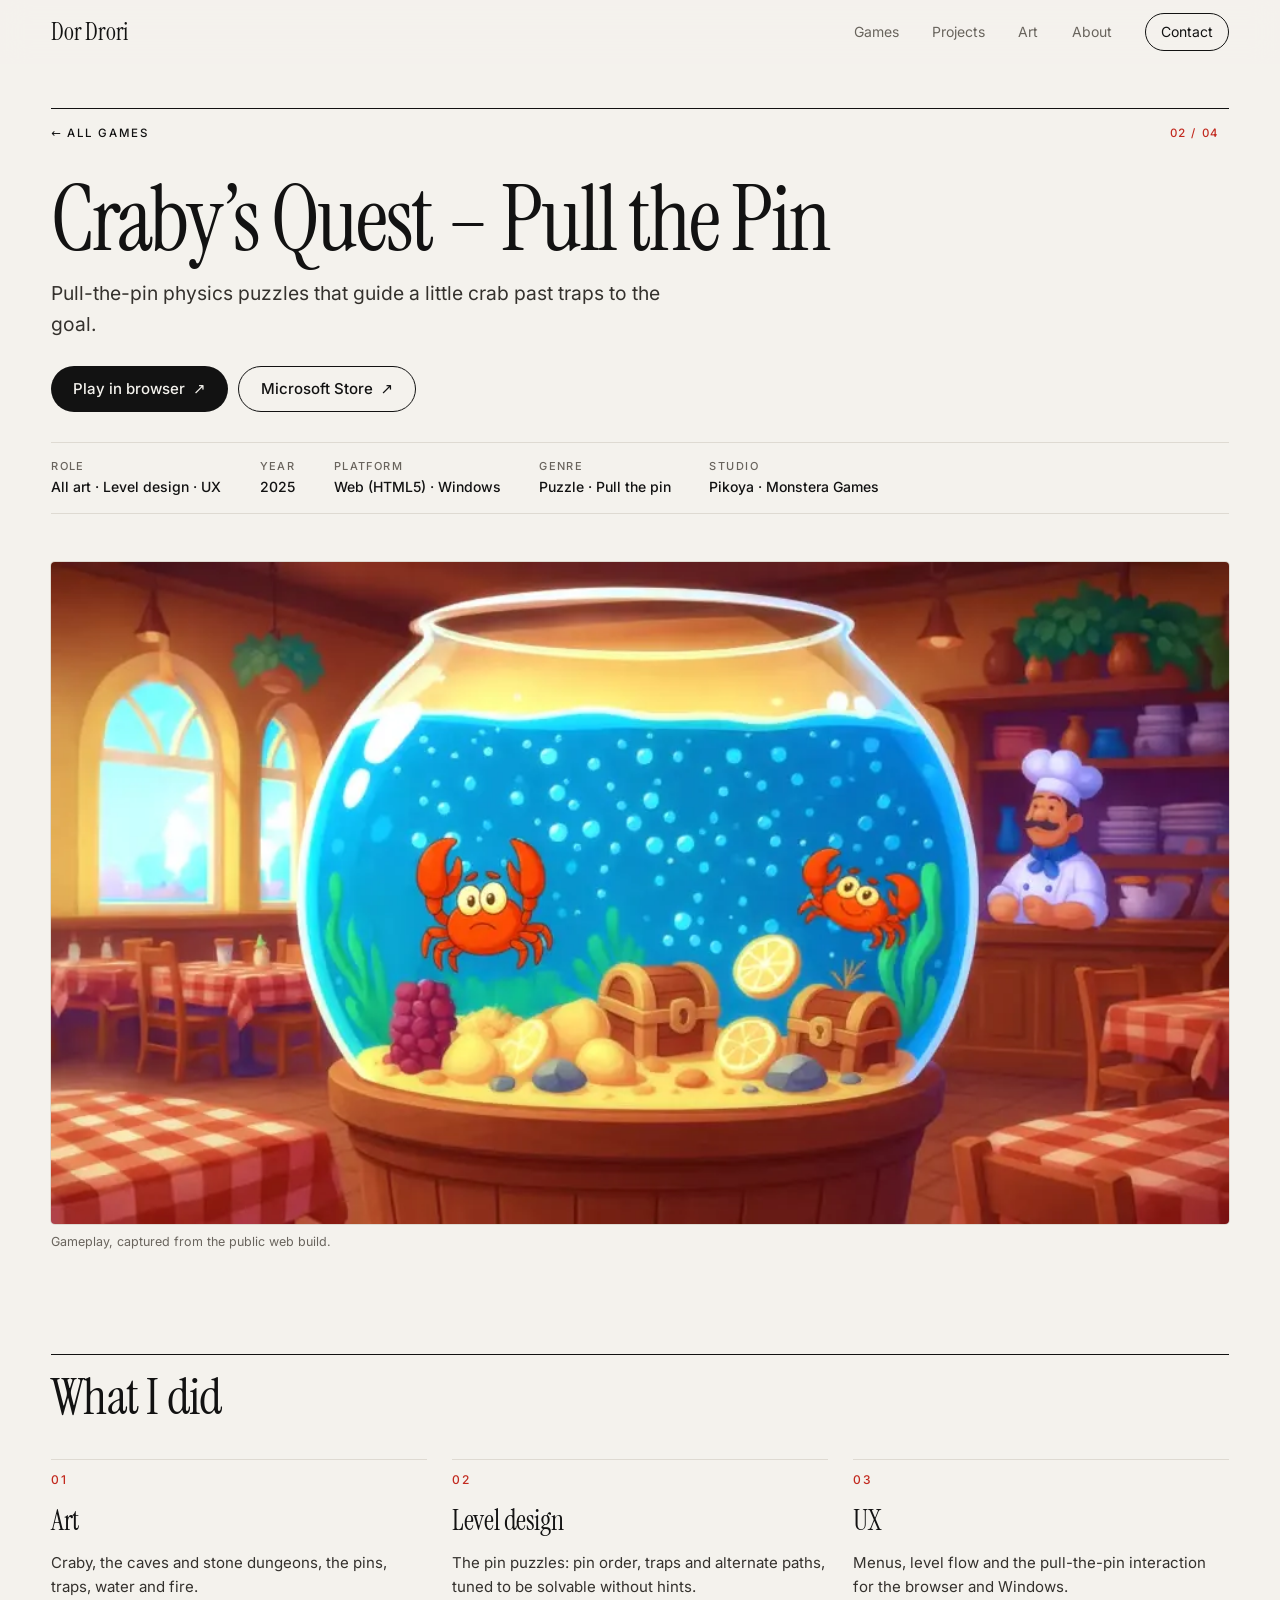
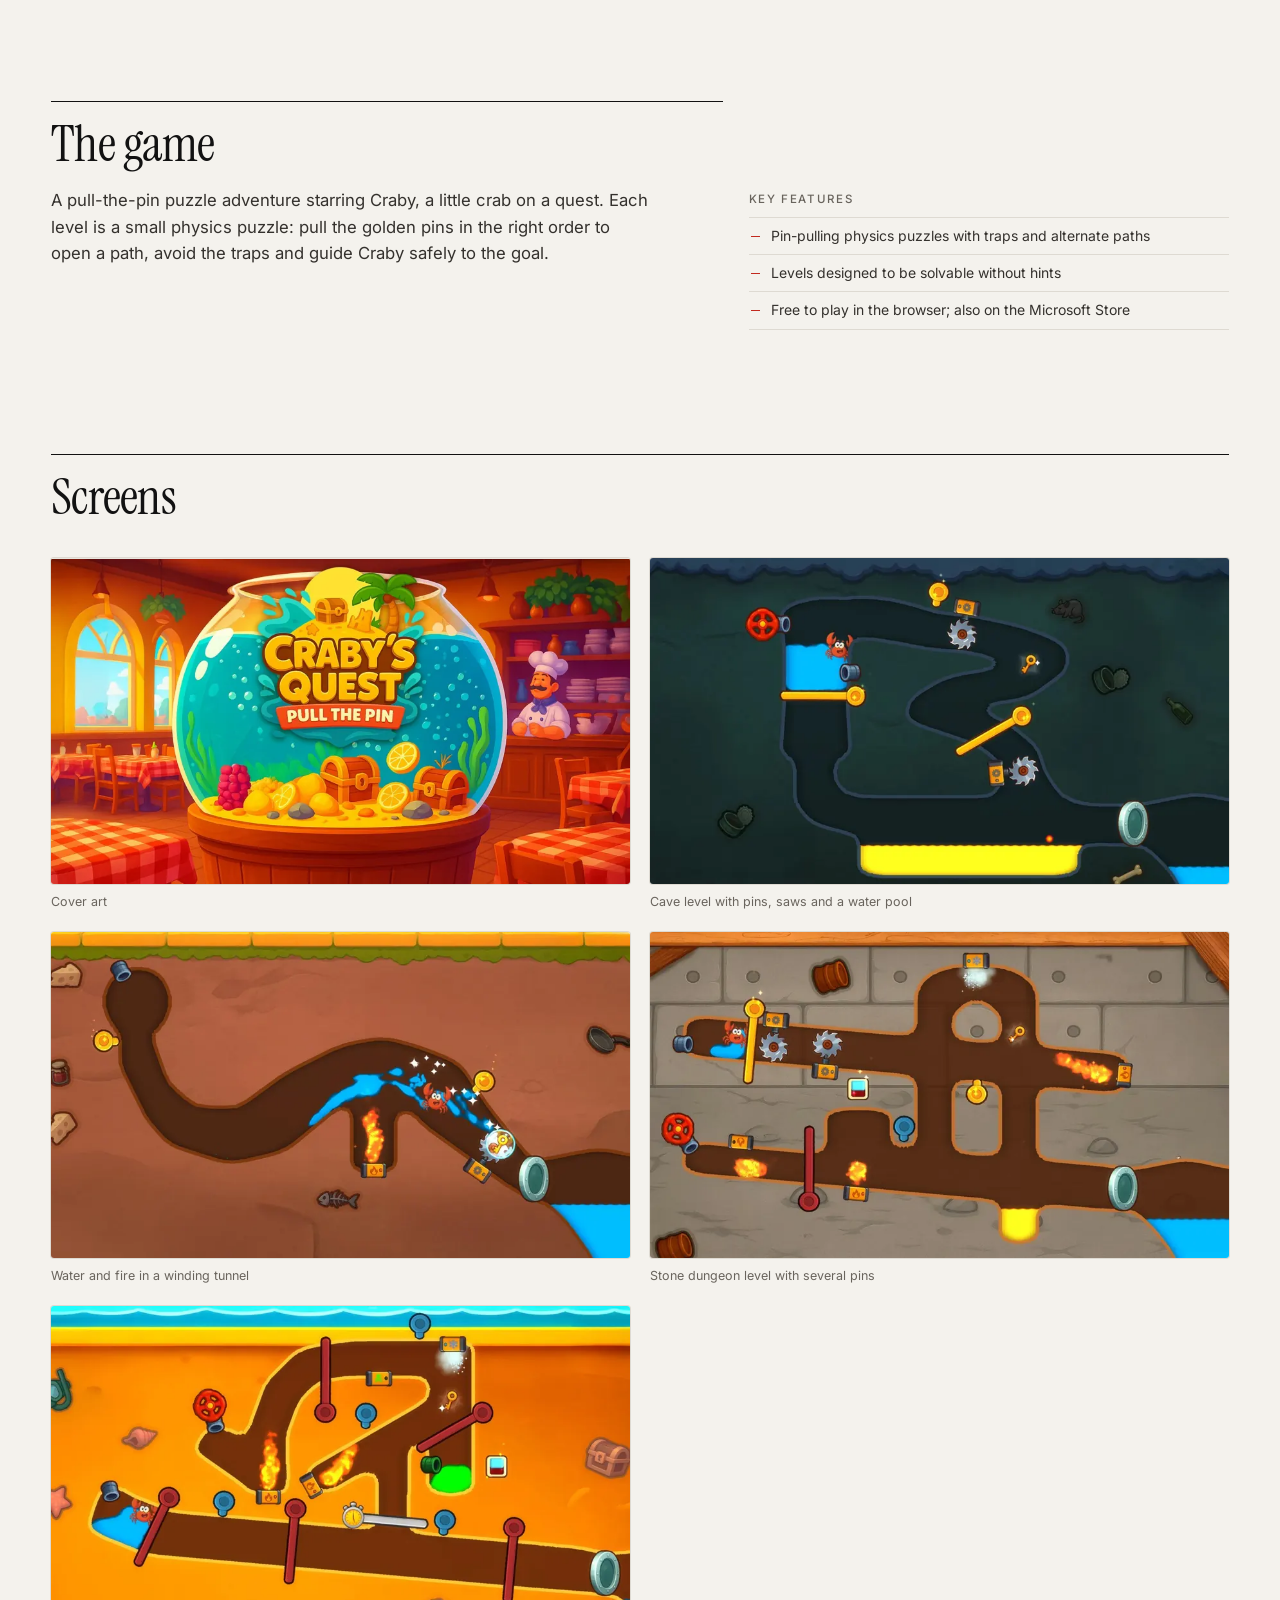
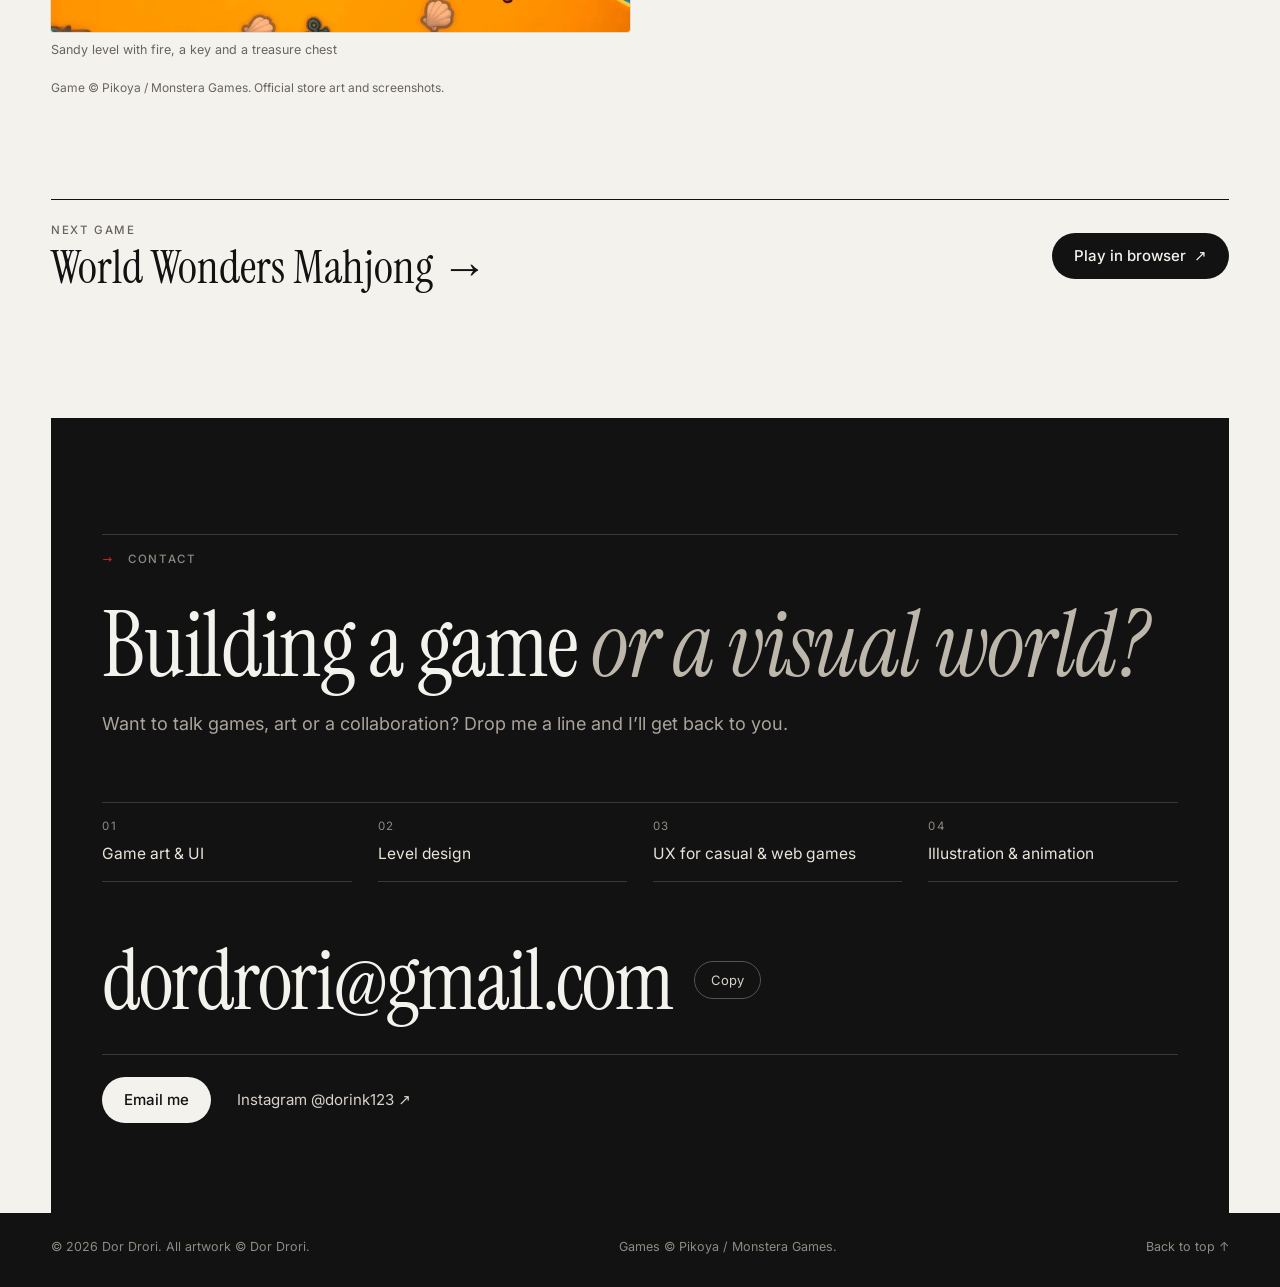
==== commit c3361c85: "Remove freelance availability wording" ====
--- a/games/crabys-quest.html
+++ b/games/crabys-quest.html
@@ -7,8 +7,14 @@
 <meta name="description" content="Craby’s Quest – Pull the Pin: Pull-the-pin physics puzzles that guide a little crab past traps to the goal. Art, level design and UX by Dor Drori.">
 <meta property="og:title" content="Craby’s Quest – Pull the Pin — Dor Drori, Game Designer &amp; Artist">
 <meta property="og:description" content="Craby’s Quest – Pull the Pin: Pull-the-pin physics puzzles that guide a little crab past traps to the goal. Art, level design and UX by Dor Drori.">
-<meta property="og:image" content="../media/games/crabys-quest-cover.jpg">
+<meta property="og:image" content="https://dordrori-art.github.io/portfolio/media/games/crabys-quest-cover.jpg">
 <meta property="og:type" content="website">
+<meta property="og:url" content="https://dordrori-art.github.io/portfolio/games/crabys-quest.html">
+<link rel="canonical" href="https://dordrori-art.github.io/portfolio/games/crabys-quest.html">
+<meta name="twitter:card" content="summary_large_image">
+<meta name="twitter:title" content="Craby’s Quest – Pull the Pin — Dor Drori, Game Designer &amp; Artist">
+<meta name="twitter:description" content="Craby’s Quest – Pull the Pin: Pull-the-pin physics puzzles that guide a little crab past traps to the goal. Art, level design and UX by Dor Drori.">
+<meta name="twitter:image" content="https://dordrori-art.github.io/portfolio/media/games/crabys-quest-cover.jpg">
 <meta name="theme-color" content="#f4f2ed">
 <link rel="preload" href="../fonts/serif.woff2" as="font" type="font/woff2" crossorigin>
 <link rel="preload" href="../fonts/inter.woff2" as="font" type="font/woff2" crossorigin>
@@ -19,8 +25,9 @@
 <body><a class="skip" href="#main">Skip to content</a>
 <header class="nav" id="top">
   <a class="brand" href="../index.html" aria-label="Dor Drori, home">Dor Drori</a>
-  <nav aria-label="Primary">
-    <a href="../index.html#games">Games</a><a href="../index.html#projects" class="hide-s">Projects</a><a href="../index.html#art">Art</a><a href="../index.html#about" class="hide-s">About</a><a href="../index.html#contact" class="nav-cta">Hire me</a>
+  <button class="nav-toggle" type="button" aria-expanded="false" aria-controls="navMenu" aria-label="Open menu"><span></span><span></span></button>
+  <nav aria-label="Primary" id="navMenu">
+    <a href="../index.html#games">Games</a><a href="../index.html#projects">Projects</a><a href="../index.html#art">Art</a><a href="../index.html#about">About</a><a href="../index.html#contact" class="nav-cta">Contact</a>
   </nav>
 </header>
 <main id="main" class="cs">
@@ -54,9 +61,9 @@
   </nav>
 <section class="contact" id="contact" aria-labelledby="contact-title">
   <div class="contact-in">
-    <p class="kicker"><span>→</span> Hire me</p>
+    <p class="kicker"><span>→</span> Contact</p>
     <h2 id="contact-title">Building a game <em>or a visual world?</em></h2>
-    <p class="contact-sub">I’m available for freelance work and collaborations. Tell me about your project and I’ll get back to you.</p>
+    <p class="contact-sub">Want to talk games, art or a collaboration? Drop me a line and I’ll get back to you.</p>
     <ul class="services">
       <li><span>01</span>Game art &amp; UI</li><li><span>02</span>Level design</li><li><span>03</span>UX for casual &amp; web games</li><li><span>04</span>Illustration &amp; animation</li>
     </ul>
@@ -65,7 +72,7 @@
       <button class="copy" type="button" data-copy="dordrori@gmail.com" aria-describedby="copyStatus">Copy</button>
       <span class="sr" id="copyStatus" aria-live="polite"></span>
     </div>
-    <p class="contact-alt"><a class="btn btn-invert" href="mailto:dordrori@gmail.com?subject=Freelance%20project">Email me about a project</a><a href="https://www.instagram.com/dorink123/" target="_blank" rel="noopener">Instagram @dorink123 <span aria-hidden="true">↗</span></a></p>
+    <p class="contact-alt"><a class="btn btn-invert" href="mailto:dordrori@gmail.com?subject=Hello%20Dor">Email me</a><a href="https://www.instagram.com/dorink123/" target="_blank" rel="noopener">Instagram @dorink123 <span aria-hidden="true">↗</span></a></p>
   </div>
 </section>
 </main>
--- a/css/style.css
+++ b/css/style.css
@@ -337,3 +337,19 @@
 .strip li{min-width:0}.strip ol{grid-template-columns:repeat(4,minmax(0,1fr))}
 @media (max-width:1100px){.strip ol{grid-template-columns:repeat(2,minmax(0,1fr))}}
 @media (max-width:960px){.hero{grid-template-columns:minmax(0,1fr)}}
+/* v4.1 mobile menu */
+.nav-toggle{display:none;width:44px;height:44px;margin-right:-10px;align-items:center;justify-content:center;flex-direction:column;gap:6px;border-radius:50%}
+.nav-toggle span{display:block;width:22px;height:1.5px;background:var(--ink);transition:transform .25s var(--ease)}
+.nav.open .nav-toggle span:first-child{transform:translateY(3.75px) rotate(45deg)}
+.nav.open .nav-toggle span:last-child{transform:translateY(-3.75px) rotate(-45deg)}
+h1{font-size:clamp(52px,7.4vw,112px)}
+@media (max-width:560px){
+ .nav-toggle{display:flex}
+ .nav nav{display:none;position:fixed;top:58px;left:0;right:0;flex-direction:column;align-items:stretch;gap:0;padding:8px 18px 22px;background:var(--bg);border-bottom:1px solid var(--line);box-shadow:0 20px 40px -24px rgba(18,18,18,.35);font-size:20px}
+ .nav.open nav{display:flex}
+ .nav nav a{padding:14px 0;border-bottom:1px solid var(--line);color:var(--ink);min-height:44px}
+ .nav nav a.hide-s,.nav nav a[href="#about"]{display:block}
+ .nav .nav-cta{margin-top:16px;text-align:center;border-bottom:1px solid var(--ink);padding:12px 15px}
+ .nav.open{box-shadow:none}
+ h1{font-size:clamp(46px,13.4vw,64px)}
+}
